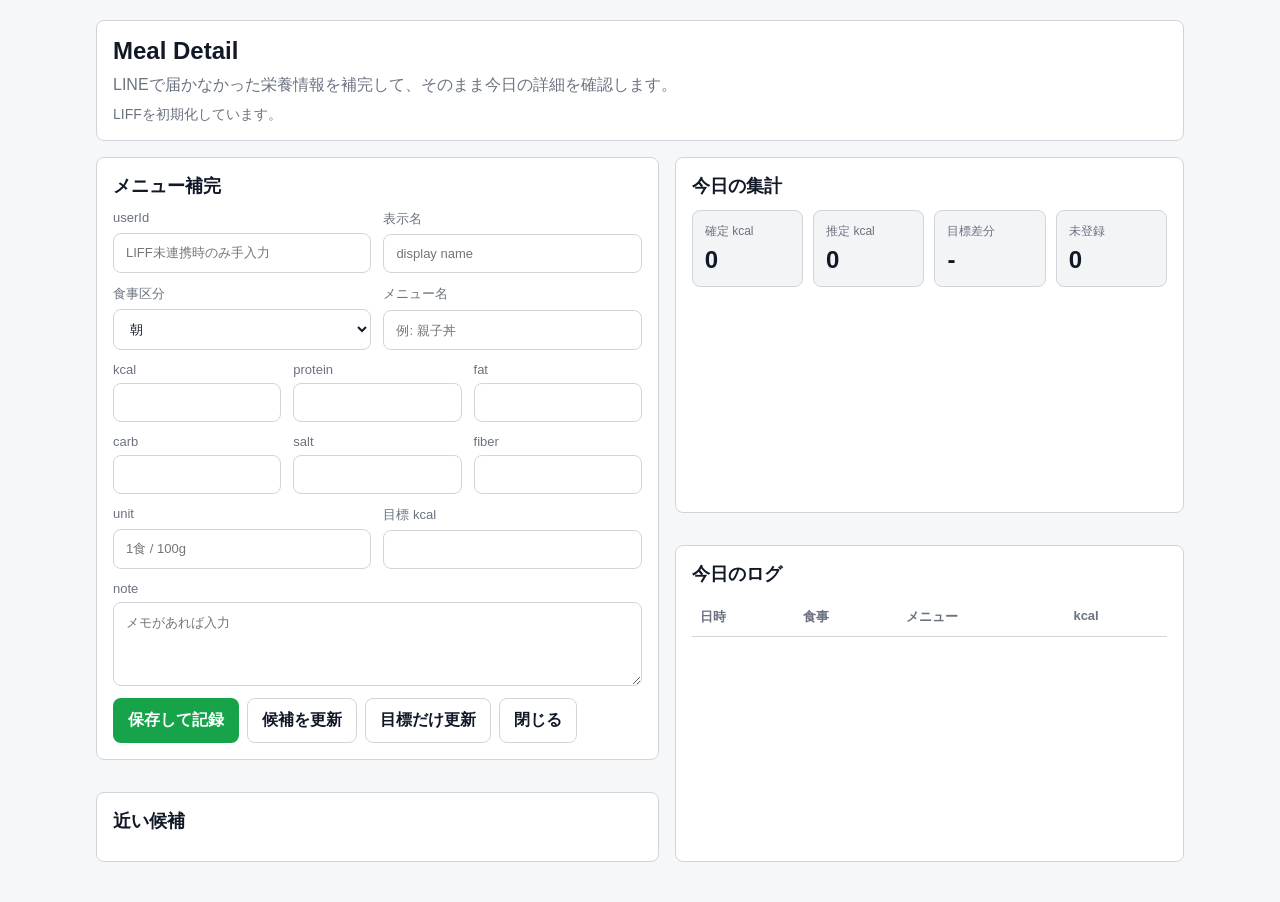
==== liff.html @ 1a81b30e "[add]初期設定" ====
<!DOCTYPE html>
<html>
  <head>
    <base target="_top">
    <meta charset="utf-8">
    <style>
      :root {
        --bg: #f6f7f9;
        --surface: #ffffff;
        --surface-subtle: #f3f4f6;
        --line: #d1d5db;
        --text: #111827;
        --muted: #6b7280;
        --accent: #16a34a;
        --accent-strong: #15803d;
        --warning: #d97706;
      }

      * {
        box-sizing: border-box;
      }

      body {
        margin: 0;
        background: var(--bg);
        color: var(--text);
        font-family: -apple-system, BlinkMacSystemFont, "Segoe UI", sans-serif;
      }

      .page {
        max-width: 1120px;
        margin: 0 auto;
        padding: 20px 16px 40px;
      }

      .band {
        background: var(--surface);
        border: 1px solid var(--line);
        border-radius: 8px;
        padding: 16px;
      }

      .band + .band {
        margin-top: 16px;
      }

      .hero {
        display: grid;
        gap: 10px;
      }

      .hero h1 {
        margin: 0;
        font-size: 24px;
      }

      .hero p {
        margin: 0;
        color: var(--muted);
      }

      .status {
        font-size: 14px;
        color: var(--muted);
        white-space: pre-wrap;
      }

      .layout {
        display: grid;
        grid-template-columns: minmax(0, 1.05fr) minmax(320px, 0.95fr);
        gap: 16px;
        margin-top: 16px;
      }

      .stack {
        display: grid;
        gap: 16px;
      }

      h2 {
        margin: 0 0 12px;
        font-size: 18px;
      }

      form {
        display: grid;
        gap: 12px;
      }

      .row {
        display: grid;
        grid-template-columns: repeat(2, minmax(0, 1fr));
        gap: 12px;
      }

      .row.cols-3 {
        grid-template-columns: repeat(3, minmax(0, 1fr));
      }

      label {
        display: grid;
        gap: 6px;
        font-size: 13px;
        color: var(--muted);
      }

      input, select, textarea, button {
        font: inherit;
      }

      input, select, textarea {
        width: 100%;
        padding: 11px 12px;
        border: 1px solid var(--line);
        border-radius: 8px;
        background: var(--surface);
        color: var(--text);
      }

      textarea {
        min-height: 84px;
        resize: vertical;
      }

      button {
        border: 1px solid transparent;
        border-radius: 8px;
        padding: 11px 14px;
        cursor: pointer;
        background: var(--accent);
        color: #fff;
        font-weight: 600;
      }

      button.secondary {
        background: var(--surface);
        color: var(--text);
        border-color: var(--line);
      }

      button.ghost {
        background: transparent;
        color: var(--text);
        border-color: var(--line);
      }

      .actions {
        display: flex;
        flex-wrap: wrap;
        gap: 8px;
      }

      .cards {
        display: grid;
        grid-template-columns: repeat(4, minmax(0, 1fr));
        gap: 10px;
      }

      .card {
        border: 1px solid var(--line);
        border-radius: 8px;
        padding: 12px;
        background: var(--surface-subtle);
      }

      .card .label {
        font-size: 12px;
        color: var(--muted);
      }

      .card .value {
        margin-top: 6px;
        font-size: 24px;
        font-weight: 700;
      }

      .card .sub {
        margin-top: 4px;
        font-size: 12px;
        color: var(--muted);
      }

      .note {
        font-size: 13px;
        color: var(--muted);
        white-space: pre-wrap;
      }

      .suggestion {
        border: 1px solid #bbf7d0;
        background: #f0fdf4;
        color: var(--accent-strong);
        border-radius: 8px;
        padding: 12px;
        font-size: 13px;
      }

      .warning {
        border: 1px solid #fcd34d;
        background: #fffbeb;
        color: var(--warning);
        border-radius: 8px;
        padding: 12px;
        font-size: 13px;
      }

      .candidate-list {
        display: grid;
        gap: 8px;
      }

      .candidate {
        border: 1px solid var(--line);
        border-radius: 8px;
        padding: 12px;
        background: var(--surface);
        display: grid;
        gap: 8px;
      }

      .candidate-head {
        display: flex;
        justify-content: space-between;
        align-items: baseline;
        gap: 8px;
      }

      .candidate-name {
        font-weight: 600;
      }

      .candidate-score {
        font-size: 12px;
        color: var(--muted);
      }

      .candidate-values {
        font-size: 13px;
        color: var(--muted);
      }

      table {
        width: 100%;
        border-collapse: collapse;
      }

      th, td {
        text-align: left;
        padding: 10px 8px;
        border-bottom: 1px solid var(--line);
        font-size: 13px;
        vertical-align: top;
      }

      th {
        color: var(--muted);
        font-weight: 600;
      }

      .reply {
        font-size: 13px;
        white-space: pre-wrap;
      }

      @media (max-width: 900px) {
        .layout {
          grid-template-columns: 1fr;
        }

        .cards {
          grid-template-columns: repeat(2, minmax(0, 1fr));
        }
      }

      @media (max-width: 640px) {
        .row,
        .row.cols-3,
        .cards {
          grid-template-columns: 1fr;
        }

        .page {
          padding: 14px 12px 28px;
        }
      }
    </style>
  </head>
  <body>
    <div class="page">
      <section class="band hero">
        <h1>Meal Detail</h1>
        <p>LINEで届かなかった栄養情報を補完して、そのまま今日の詳細を確認します。</p>
        <div id="status" class="status">LIFFを初期化しています。</div>
      </section>

      <div class="layout">
        <div class="stack">
          <section class="band">
            <h2>メニュー補完</h2>
            <form id="meal-detail-form">
              <input id="master-key" type="hidden">
              <div class="row">
                <label>
                  userId
                  <input id="user-id" placeholder="LIFF未連携時のみ手入力">
                </label>
                <label>
                  表示名
                  <input id="display-name" placeholder="display name">
                </label>
              </div>
              <div class="row">
                <label>
                  食事区分
                  <select id="meal-type">
                    <option value="朝">朝</option>
                    <option value="昼">昼</option>
                    <option value="夜">夜</option>
                  </select>
                </label>
                <label>
                  メニュー名
                  <input id="menu-name" placeholder="例: 親子丼">
                </label>
              </div>
              <div id="suggestion-box" class="suggestion" hidden></div>
              <div id="empty-box" class="warning" hidden>近い候補がまだありません。数値を手入力すると次回からDB参照できます。</div>
              <div class="row cols-3">
                <label>kcal<input id="field-kcal" type="number" min="0" step="0.1" required></label>
                <label>protein<input id="field-protein" type="number" min="0" step="0.1"></label>
                <label>fat<input id="field-fat" type="number" min="0" step="0.1"></label>
              </div>
              <div class="row cols-3">
                <label>carb<input id="field-carb" type="number" min="0" step="0.1"></label>
                <label>salt<input id="field-salt" type="number" min="0" step="0.1"></label>
                <label>fiber<input id="field-fiber" type="number" min="0" step="0.1"></label>
              </div>
              <div class="row">
                <label>
                  unit
                  <input id="field-unit" placeholder="1食 / 100g">
                </label>
                <label>
                  目標 kcal
                  <input id="calorie-target" type="number" min="0" step="1">
                </label>
              </div>
              <label>
                note
                <textarea id="field-note" placeholder="メモがあれば入力"></textarea>
              </label>
              <div class="actions">
                <button type="submit">保存して記録</button>
                <button type="button" id="refresh-draft" class="secondary">候補を更新</button>
                <button type="button" id="save-profile" class="ghost">目標だけ更新</button>
                <button type="button" id="close-liff" class="ghost">閉じる</button>
              </div>
            </form>
            <div id="meal-reply" class="reply"></div>
          </section>

          <section class="band">
            <h2>近い候補</h2>
            <div id="candidate-list" class="candidate-list"></div>
          </section>
        </div>

        <div class="stack">
          <section class="band">
            <h2>今日の集計</h2>
            <div class="cards">
              <div class="card">
                <div class="label">確定 kcal</div>
                <div id="card-exact" class="value">0</div>
              </div>
              <div class="card">
                <div class="label">推定 kcal</div>
                <div id="card-estimated" class="value">0</div>
              </div>
              <div class="card">
                <div class="label">目標差分</div>
                <div id="card-diff" class="value">-</div>
              </div>
              <div class="card">
                <div class="label">未登録</div>
                <div id="card-pending" class="value">0</div>
              </div>
            </div>
            <div id="nutrition-summary" class="note"></div>
          </section>

          <section class="band">
            <h2>今日のログ</h2>
            <table>
              <thead>
                <tr>
                  <th>日時</th>
                  <th>食事</th>
                  <th>メニュー</th>
                  <th>kcal</th>
                </tr>
              </thead>
              <tbody id="logs-body"></tbody>
            </table>
          </section>
        </div>
      </div>
    </div>

    <script src="https://static.line-scdn.net/liff/edge/2/sdk.js"></script>
    <script>
      const initialLiffId = '<?= initialLiffId ?>';
      const initialQuery = <?= initialQuery ?>;
      const state = {
        userId: '',
        displayName: '',
        idToken: '',
        dashboard: null,
        draft: null,
      };

      function setStatus(message) {
        document.getElementById('status').textContent = message;
      }

      function runServer(name, ...args) {
        return new Promise((resolve, reject) => {
          google.script.run
            .withSuccessHandler(resolve)
            .withFailureHandler(reject)[name](...args);
        });
      }

      async function initializeApp() {
        try {
          hydrateQuery();

          if (initialLiffId && window.liff) {
            await liff.init({ liffId: initialLiffId });
            if (liff.isLoggedIn()) {
              const profile = await liff.getProfile();
              state.userId = profile.userId || '';
              state.displayName = profile.displayName || '';
              state.idToken = liff.getIDToken() || '';
              document.getElementById('user-id').value = state.userId;
              document.getElementById('display-name').value = state.displayName;
              setStatus('LIFFログイン済みです。');
            } else {
              setStatus('LIFFは初期化済みですが未ログインです。必要なら手入力で使えます。');
            }
          } else {
            setStatus('LIFF ID 未設定です。手入力モードで使えます。');
          }

          await reloadState();
        } catch (error) {
          setStatus(`初期化失敗: ${error.message}`);
        }
      }

      function hydrateQuery() {
        if (initialQuery.meal) {
          document.getElementById('meal-type').value = initialQuery.meal;
        }
        if (initialQuery.menu) {
          document.getElementById('menu-name').value = initialQuery.menu;
        }
      }

      async function reloadState() {
        const userId = document.getElementById('user-id').value.trim();
        const displayName = document.getElementById('display-name').value.trim();
        if (!userId) {
          state.dashboard = null;
          state.draft = null;
          renderDashboard(null);
          renderDraft(null);
          return;
        }

        const result = await runServer('getLiffAppState', {
          userId: userId,
          displayName: displayName,
          idToken: state.idToken,
          meal: document.getElementById('meal-type').value,
          menu: document.getElementById('menu-name').value.trim(),
        });

        state.userId = userId;
        state.displayName = displayName;
        state.dashboard = result.dashboard || null;
        state.draft = result.draft || null;

        renderDashboard(state.dashboard);
        renderDraft(state.draft);
      }

      function renderDashboard(dashboard) {
        if (!dashboard) {
          document.getElementById('card-exact').textContent = '0';
          document.getElementById('card-estimated').textContent = '0';
          document.getElementById('card-diff').textContent = '-';
          document.getElementById('card-pending').textContent = '0';
          document.getElementById('nutrition-summary').textContent = '';
          document.getElementById('logs-body').innerHTML = '';
          return;
        }

        document.getElementById('display-name').value = dashboard.user.displayName || state.displayName || '';
        document.getElementById('calorie-target').value = dashboard.user.calorieTarget ?? '';
        document.getElementById('card-exact').textContent = dashboard.today.totalExact || 0;
        document.getElementById('card-estimated').textContent = dashboard.today.totalEstimated || 0;
        document.getElementById('card-diff').textContent = dashboard.targetDiff == null ? '-' : dashboard.targetDiff;
        document.getElementById('card-pending').textContent = (dashboard.today.pendingItems || []).length;
        document.getElementById('nutrition-summary').textContent =
          `protein ${formatNumber(dashboard.today.nutrition.protein)} g / fat ${formatNumber(dashboard.today.nutrition.fat)} g / carb ${formatNumber(dashboard.today.nutrition.carb)} g`;

        document.getElementById('logs-body').innerHTML = (dashboard.recentLogs || [])
          .map(log => `
            <tr>
              <td>${escapeHtml(formatDateTime(log.mealDate))}</td>
              <td>${escapeHtml(log.meal)}</td>
              <td>${escapeHtml(log.menu)}</td>
              <td>${log.kcal == null ? '' : escapeHtml(formatNumber(log.kcal))}</td>
            </tr>
          `).join('');
      }

      function renderDraft(draft) {
        const suggestionBox = document.getElementById('suggestion-box');
        const emptyBox = document.getElementById('empty-box');
        const candidateList = document.getElementById('candidate-list');

        if (!draft) {
          suggestionBox.hidden = true;
          emptyBox.hidden = true;
          candidateList.innerHTML = '<div class="note">userId が入ると候補を表示します。</div>';
          return;
        }

        if (draft.menu) {
          document.getElementById('menu-name').value = draft.menu;
        }
        if (draft.meal) {
          document.getElementById('meal-type').value = draft.meal;
        }

        const prefill = draft.prefill || {};
        document.getElementById('master-key').value = prefill.masterKey || '';
        applyNutritionFields(prefill.nutrition || {}, {
          unit: prefill.unit || '',
          note: prefill.note || '',
        });

        if (prefill.hasSuggestion) {
          suggestionBox.hidden = false;
          suggestionBox.textContent = `「${prefill.masterName}」を近い候補として下書きに入れました（${prefill.scorePercent}%）。必要なら数値を直して保存してください。`;
        } else {
          suggestionBox.hidden = true;
        }

        emptyBox.hidden = Boolean((draft.candidates || []).length);

        candidateList.innerHTML = (draft.candidates || []).length
          ? draft.candidates.map((candidate, index) => `
              <div class="candidate">
                <div class="candidate-head">
                  <div class="candidate-name">${escapeHtml(candidate.name)}</div>
                  <div class="candidate-score">${candidate.scorePercent}%</div>
                </div>
                <div class="candidate-values">
                  kcal ${formatNumber(candidate.kcal)} / P ${formatNumber(candidate.protein)} / F ${formatNumber(candidate.fat)} / C ${formatNumber(candidate.carb)}
                </div>
                <div class="actions">
                  <button type="button" class="secondary" onclick="applyCandidate(${index})">この数値を入れる</button>
                </div>
              </div>
            `).join('')
          : '<div class="note">候補があればここに並びます。</div>';
      }

      function applyNutritionFields(nutrition, extras) {
        document.getElementById('field-kcal').value = nutrition.kcal ?? '';
        document.getElementById('field-protein').value = nutrition.protein ?? '';
        document.getElementById('field-fat').value = nutrition.fat ?? '';
        document.getElementById('field-carb').value = nutrition.carb ?? '';
        document.getElementById('field-salt').value = nutrition.salt ?? '';
        document.getElementById('field-fiber').value = nutrition.fiber ?? '';
        document.getElementById('field-unit').value = extras.unit || '';
        document.getElementById('field-note').value = extras.note || '';
      }

      function applyCandidate(index) {
        const candidate = state.draft && state.draft.candidates ? state.draft.candidates[index] : null;
        if (!candidate) return;
        document.getElementById('master-key').value = candidate.masterKey || '';
        applyNutritionFields(candidate, {
          unit: candidate.unit || '',
          note: candidate.note || '',
        });
      }

      async function saveProfile() {
        const userId = document.getElementById('user-id').value.trim();
        if (!userId) {
          setStatus('userId が必要です。');
          return;
        }

        const result = await runServer('updateLiffUserProfile', {
          userId: userId,
          displayName: document.getElementById('display-name').value.trim(),
          idToken: state.idToken,
          calorieTarget: document.getElementById('calorie-target').value,
          goalType: 'keep',
          notify: true,
        });

        state.dashboard = result.dashboard || null;
        renderDashboard(state.dashboard);
        setStatus('目標を更新しました。');
      }

      document.getElementById('meal-detail-form').addEventListener('submit', async event => {
        event.preventDefault();

        const userId = document.getElementById('user-id').value.trim();
        if (!userId) {
          setStatus('userId が必要です。');
          return;
        }

        const result = await runServer('submitMealDetailFromLiff', {
          userId: userId,
          displayName: document.getElementById('display-name').value.trim(),
          idToken: state.idToken,
          meal: document.getElementById('meal-type').value,
          menu: document.getElementById('menu-name').value.trim(),
          masterKey: document.getElementById('master-key').value.trim(),
          kcal: document.getElementById('field-kcal').value,
          protein: document.getElementById('field-protein').value,
          fat: document.getElementById('field-fat').value,
          carb: document.getElementById('field-carb').value,
          salt: document.getElementById('field-salt').value,
          fiber: document.getElementById('field-fiber').value,
          unit: document.getElementById('field-unit').value.trim(),
          note: document.getElementById('field-note').value.trim(),
          sendLineSummary: true,
        });

        document.getElementById('meal-reply').textContent = result.reply || '';
        state.dashboard = result.dashboard || null;
        state.draft = result.draft || null;
        renderDashboard(state.dashboard);
        renderDraft(state.draft);
        setStatus(result.summaryPushed ? '保存してLINEに集計を返しました。' : '保存しました。LINE送信は未実行です。');
      });

      document.getElementById('refresh-draft').addEventListener('click', reloadState);
      document.getElementById('save-profile').addEventListener('click', saveProfile);
      document.getElementById('close-liff').addEventListener('click', () => {
        if (window.liff && typeof liff.closeWindow === 'function') {
          liff.closeWindow();
          return;
        }
        setStatus('この環境では LIFF closeWindow を使えません。');
      });

      function formatDateTime(value) {
        if (!value) return '';
        const date = new Date(value);
        if (Number.isNaN(date.getTime())) return value;
        return date.toLocaleString('ja-JP');
      }

      function formatNumber(value) {
        if (value == null || value === '') return '-';
        const number = Number(value);
        if (Number.isNaN(number)) return String(value);
        return Number.isInteger(number) ? String(number) : String(Math.round(number * 10) / 10);
      }

      function escapeHtml(value) {
        return String(value || '')
          .replace(/&/g, '&amp;')
          .replace(/</g, '&lt;')
          .replace(/>/g, '&gt;')
          .replace(/"/g, '&quot;')
          .replace(/'/g, '&#39;');
      }

      window.applyCandidate = applyCandidate;
      initializeApp();
    </script>
  </body>
</html>
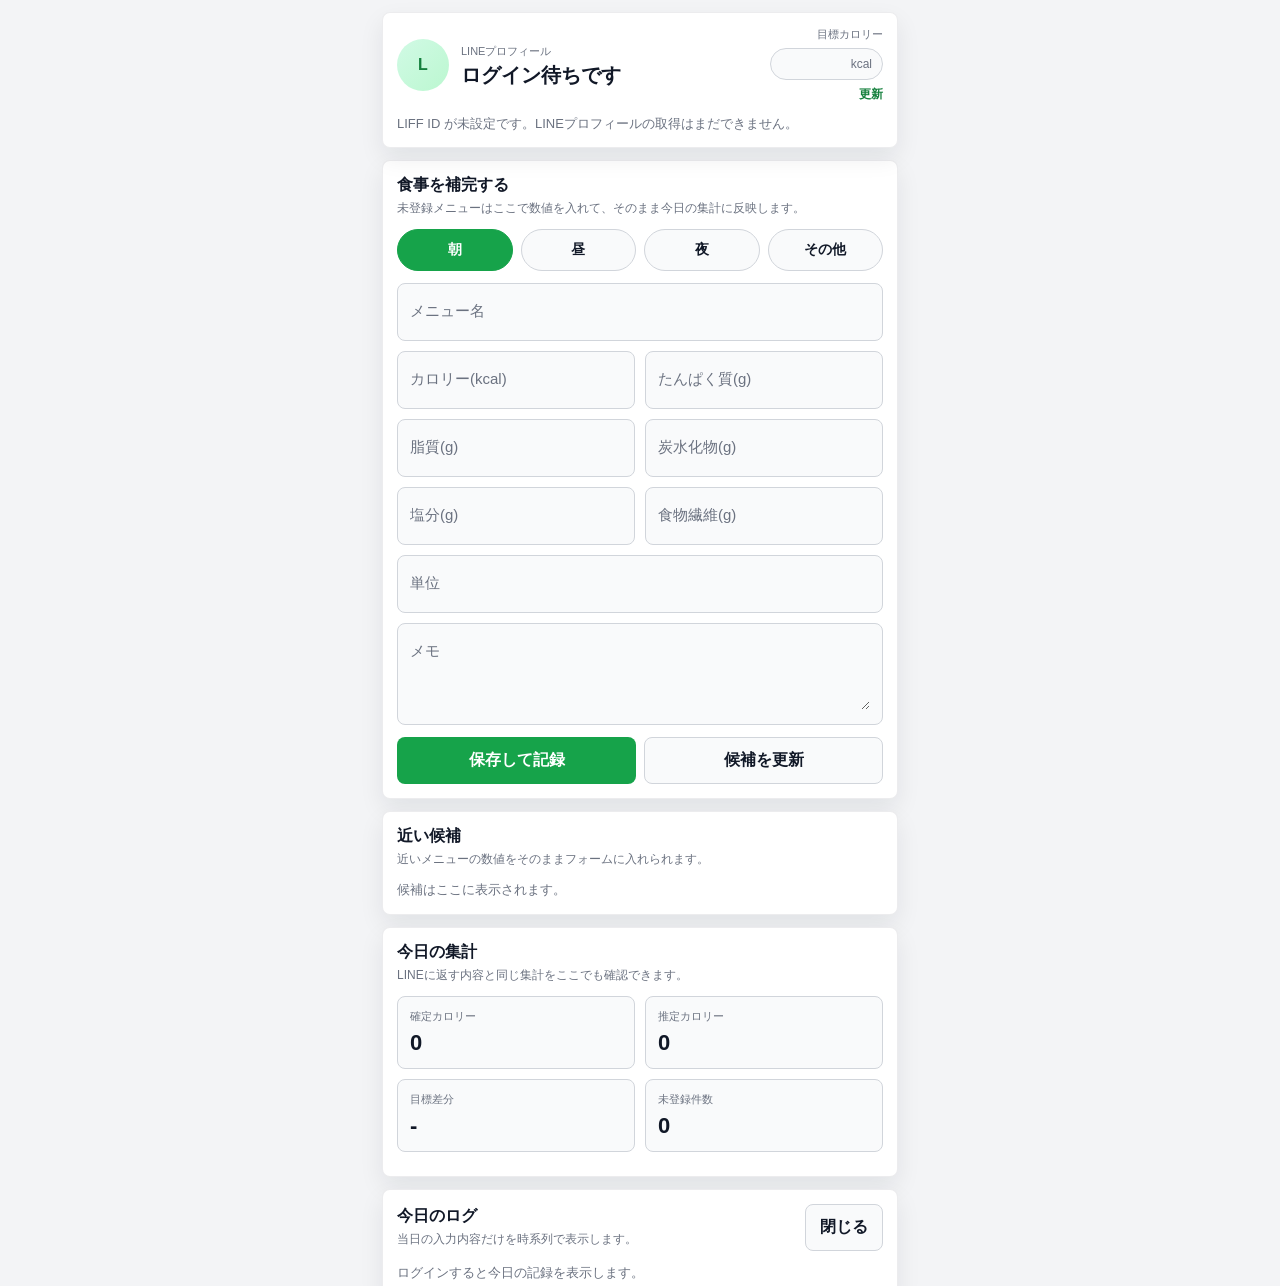
==== commit daa91dd5: "[edit]LIFF設定とフロント構成の分離" ====
--- a/liff.html
+++ b/liff.html
@@ -1,696 +1,11 @@
 <!DOCTYPE html>
 <html>
   <head>
-    <base target="_top">
     <meta charset="utf-8">
-    <style>
-      :root {
-        --bg: #f6f7f9;
-        --surface: #ffffff;
-        --surface-subtle: #f3f4f6;
-        --line: #d1d5db;
-        --text: #111827;
-        --muted: #6b7280;
-        --accent: #16a34a;
-        --accent-strong: #15803d;
-        --warning: #d97706;
-      }
-
-      * {
-        box-sizing: border-box;
-      }
-
-      body {
-        margin: 0;
-        background: var(--bg);
-        color: var(--text);
-        font-family: -apple-system, BlinkMacSystemFont, "Segoe UI", sans-serif;
-      }
-
-      .page {
-        max-width: 1120px;
-        margin: 0 auto;
-        padding: 20px 16px 40px;
-      }
-
-      .band {
-        background: var(--surface);
-        border: 1px solid var(--line);
-        border-radius: 8px;
-        padding: 16px;
-      }
-
-      .band + .band {
-        margin-top: 16px;
-      }
-
-      .hero {
-        display: grid;
-        gap: 10px;
-      }
-
-      .hero h1 {
-        margin: 0;
-        font-size: 24px;
-      }
-
-      .hero p {
-        margin: 0;
-        color: var(--muted);
-      }
-
-      .status {
-        font-size: 14px;
-        color: var(--muted);
-        white-space: pre-wrap;
-      }
-
-      .layout {
-        display: grid;
-        grid-template-columns: minmax(0, 1.05fr) minmax(320px, 0.95fr);
-        gap: 16px;
-        margin-top: 16px;
-      }
-
-      .stack {
-        display: grid;
-        gap: 16px;
-      }
-
-      h2 {
-        margin: 0 0 12px;
-        font-size: 18px;
-      }
-
-      form {
-        display: grid;
-        gap: 12px;
-      }
-
-      .row {
-        display: grid;
-        grid-template-columns: repeat(2, minmax(0, 1fr));
-        gap: 12px;
-      }
-
-      .row.cols-3 {
-        grid-template-columns: repeat(3, minmax(0, 1fr));
-      }
-
-      label {
-        display: grid;
-        gap: 6px;
-        font-size: 13px;
-        color: var(--muted);
-      }
-
-      input, select, textarea, button {
-        font: inherit;
-      }
-
-      input, select, textarea {
-        width: 100%;
-        padding: 11px 12px;
-        border: 1px solid var(--line);
-        border-radius: 8px;
-        background: var(--surface);
-        color: var(--text);
-      }
-
-      textarea {
-        min-height: 84px;
-        resize: vertical;
-      }
-
-      button {
-        border: 1px solid transparent;
-        border-radius: 8px;
-        padding: 11px 14px;
-        cursor: pointer;
-        background: var(--accent);
-        color: #fff;
-        font-weight: 600;
-      }
-
-      button.secondary {
-        background: var(--surface);
-        color: var(--text);
-        border-color: var(--line);
-      }
-
-      button.ghost {
-        background: transparent;
-        color: var(--text);
-        border-color: var(--line);
-      }
-
-      .actions {
-        display: flex;
-        flex-wrap: wrap;
-        gap: 8px;
-      }
-
-      .cards {
-        display: grid;
-        grid-template-columns: repeat(4, minmax(0, 1fr));
-        gap: 10px;
-      }
-
-      .card {
-        border: 1px solid var(--line);
-        border-radius: 8px;
-        padding: 12px;
-        background: var(--surface-subtle);
-      }
-
-      .card .label {
-        font-size: 12px;
-        color: var(--muted);
-      }
-
-      .card .value {
-        margin-top: 6px;
-        font-size: 24px;
-        font-weight: 700;
-      }
-
-      .card .sub {
-        margin-top: 4px;
-        font-size: 12px;
-        color: var(--muted);
-      }
-
-      .note {
-        font-size: 13px;
-        color: var(--muted);
-        white-space: pre-wrap;
-      }
-
-      .suggestion {
-        border: 1px solid #bbf7d0;
-        background: #f0fdf4;
-        color: var(--accent-strong);
-        border-radius: 8px;
-        padding: 12px;
-        font-size: 13px;
-      }
-
-      .warning {
-        border: 1px solid #fcd34d;
-        background: #fffbeb;
-        color: var(--warning);
-        border-radius: 8px;
-        padding: 12px;
-        font-size: 13px;
-      }
-
-      .candidate-list {
-        display: grid;
-        gap: 8px;
-      }
-
-      .candidate {
-        border: 1px solid var(--line);
-        border-radius: 8px;
-        padding: 12px;
-        background: var(--surface);
-        display: grid;
-        gap: 8px;
-      }
-
-      .candidate-head {
-        display: flex;
-        justify-content: space-between;
-        align-items: baseline;
-        gap: 8px;
-      }
-
-      .candidate-name {
-        font-weight: 600;
-      }
-
-      .candidate-score {
-        font-size: 12px;
-        color: var(--muted);
-      }
-
-      .candidate-values {
-        font-size: 13px;
-        color: var(--muted);
-      }
-
-      table {
-        width: 100%;
-        border-collapse: collapse;
-      }
-
-      th, td {
-        text-align: left;
-        padding: 10px 8px;
-        border-bottom: 1px solid var(--line);
-        font-size: 13px;
-        vertical-align: top;
-      }
-
-      th {
-        color: var(--muted);
-        font-weight: 600;
-      }
-
-      .reply {
-        font-size: 13px;
-        white-space: pre-wrap;
-      }
-
-      @media (max-width: 900px) {
-        .layout {
-          grid-template-columns: 1fr;
-        }
-
-        .cards {
-          grid-template-columns: repeat(2, minmax(0, 1fr));
-        }
-      }
-
-      @media (max-width: 640px) {
-        .row,
-        .row.cols-3,
-        .cards {
-          grid-template-columns: 1fr;
-        }
-
-        .page {
-          padding: 14px 12px 28px;
-        }
-      }
-    </style>
+    <meta http-equiv="refresh" content="0; url=./html/index.html">
+    <title>Meal Project Preview</title>
   </head>
   <body>
-    <div class="page">
-      <section class="band hero">
-        <h1>Meal Detail</h1>
-        <p>LINEで届かなかった栄養情報を補完して、そのまま今日の詳細を確認します。</p>
-        <div id="status" class="status">LIFFを初期化しています。</div>
-      </section>
-
-      <div class="layout">
-        <div class="stack">
-          <section class="band">
-            <h2>メニュー補完</h2>
-            <form id="meal-detail-form">
-              <input id="master-key" type="hidden">
-              <div class="row">
-                <label>
-                  userId
-                  <input id="user-id" placeholder="LIFF未連携時のみ手入力">
-                </label>
-                <label>
-                  表示名
-                  <input id="display-name" placeholder="display name">
-                </label>
-              </div>
-              <div class="row">
-                <label>
-                  食事区分
-                  <select id="meal-type">
-                    <option value="朝">朝</option>
-                    <option value="昼">昼</option>
-                    <option value="夜">夜</option>
-                  </select>
-                </label>
-                <label>
-                  メニュー名
-                  <input id="menu-name" placeholder="例: 親子丼">
-                </label>
-              </div>
-              <div id="suggestion-box" class="suggestion" hidden></div>
-              <div id="empty-box" class="warning" hidden>近い候補がまだありません。数値を手入力すると次回からDB参照できます。</div>
-              <div class="row cols-3">
-                <label>kcal<input id="field-kcal" type="number" min="0" step="0.1" required></label>
-                <label>protein<input id="field-protein" type="number" min="0" step="0.1"></label>
-                <label>fat<input id="field-fat" type="number" min="0" step="0.1"></label>
-              </div>
-              <div class="row cols-3">
-                <label>carb<input id="field-carb" type="number" min="0" step="0.1"></label>
-                <label>salt<input id="field-salt" type="number" min="0" step="0.1"></label>
-                <label>fiber<input id="field-fiber" type="number" min="0" step="0.1"></label>
-              </div>
-              <div class="row">
-                <label>
-                  unit
-                  <input id="field-unit" placeholder="1食 / 100g">
-                </label>
-                <label>
-                  目標 kcal
-                  <input id="calorie-target" type="number" min="0" step="1">
-                </label>
-              </div>
-              <label>
-                note
-                <textarea id="field-note" placeholder="メモがあれば入力"></textarea>
-              </label>
-              <div class="actions">
-                <button type="submit">保存して記録</button>
-                <button type="button" id="refresh-draft" class="secondary">候補を更新</button>
-                <button type="button" id="save-profile" class="ghost">目標だけ更新</button>
-                <button type="button" id="close-liff" class="ghost">閉じる</button>
-              </div>
-            </form>
-            <div id="meal-reply" class="reply"></div>
-          </section>
-
-          <section class="band">
-            <h2>近い候補</h2>
-            <div id="candidate-list" class="candidate-list"></div>
-          </section>
-        </div>
-
-        <div class="stack">
-          <section class="band">
-            <h2>今日の集計</h2>
-            <div class="cards">
-              <div class="card">
-                <div class="label">確定 kcal</div>
-                <div id="card-exact" class="value">0</div>
-              </div>
-              <div class="card">
-                <div class="label">推定 kcal</div>
-                <div id="card-estimated" class="value">0</div>
-              </div>
-              <div class="card">
-                <div class="label">目標差分</div>
-                <div id="card-diff" class="value">-</div>
-              </div>
-              <div class="card">
-                <div class="label">未登録</div>
-                <div id="card-pending" class="value">0</div>
-              </div>
-            </div>
-            <div id="nutrition-summary" class="note"></div>
-          </section>
-
-          <section class="band">
-            <h2>今日のログ</h2>
-            <table>
-              <thead>
-                <tr>
-                  <th>日時</th>
-                  <th>食事</th>
-                  <th>メニュー</th>
-                  <th>kcal</th>
-                </tr>
-              </thead>
-              <tbody id="logs-body"></tbody>
-            </table>
-          </section>
-        </div>
-      </div>
-    </div>
-
-    <script src="https://static.line-scdn.net/liff/edge/2/sdk.js"></script>
-    <script>
-      const initialLiffId = '<?= initialLiffId ?>';
-      const initialQuery = <?= initialQuery ?>;
-      const state = {
-        userId: '',
-        displayName: '',
-        idToken: '',
-        dashboard: null,
-        draft: null,
-      };
-
-      function setStatus(message) {
-        document.getElementById('status').textContent = message;
-      }
-
-      function runServer(name, ...args) {
-        return new Promise((resolve, reject) => {
-          google.script.run
-            .withSuccessHandler(resolve)
-            .withFailureHandler(reject)[name](...args);
-        });
-      }
-
-      async function initializeApp() {
-        try {
-          hydrateQuery();
-
-          if (initialLiffId && window.liff) {
-            await liff.init({ liffId: initialLiffId });
-            if (liff.isLoggedIn()) {
-              const profile = await liff.getProfile();
-              state.userId = profile.userId || '';
-              state.displayName = profile.displayName || '';
-              state.idToken = liff.getIDToken() || '';
-              document.getElementById('user-id').value = state.userId;
-              document.getElementById('display-name').value = state.displayName;
-              setStatus('LIFFログイン済みです。');
-            } else {
-              setStatus('LIFFは初期化済みですが未ログインです。必要なら手入力で使えます。');
-            }
-          } else {
-            setStatus('LIFF ID 未設定です。手入力モードで使えます。');
-          }
-
-          await reloadState();
-        } catch (error) {
-          setStatus(`初期化失敗: ${error.message}`);
-        }
-      }
-
-      function hydrateQuery() {
-        if (initialQuery.meal) {
-          document.getElementById('meal-type').value = initialQuery.meal;
-        }
-        if (initialQuery.menu) {
-          document.getElementById('menu-name').value = initialQuery.menu;
-        }
-      }
-
-      async function reloadState() {
-        const userId = document.getElementById('user-id').value.trim();
-        const displayName = document.getElementById('display-name').value.trim();
-        if (!userId) {
-          state.dashboard = null;
-          state.draft = null;
-          renderDashboard(null);
-          renderDraft(null);
-          return;
-        }
-
-        const result = await runServer('getLiffAppState', {
-          userId: userId,
-          displayName: displayName,
-          idToken: state.idToken,
-          meal: document.getElementById('meal-type').value,
-          menu: document.getElementById('menu-name').value.trim(),
-        });
-
-        state.userId = userId;
-        state.displayName = displayName;
-        state.dashboard = result.dashboard || null;
-        state.draft = result.draft || null;
-
-        renderDashboard(state.dashboard);
-        renderDraft(state.draft);
-      }
-
-      function renderDashboard(dashboard) {
-        if (!dashboard) {
-          document.getElementById('card-exact').textContent = '0';
-          document.getElementById('card-estimated').textContent = '0';
-          document.getElementById('card-diff').textContent = '-';
-          document.getElementById('card-pending').textContent = '0';
-          document.getElementById('nutrition-summary').textContent = '';
-          document.getElementById('logs-body').innerHTML = '';
-          return;
-        }
-
-        document.getElementById('display-name').value = dashboard.user.displayName || state.displayName || '';
-        document.getElementById('calorie-target').value = dashboard.user.calorieTarget ?? '';
-        document.getElementById('card-exact').textContent = dashboard.today.totalExact || 0;
-        document.getElementById('card-estimated').textContent = dashboard.today.totalEstimated || 0;
-        document.getElementById('card-diff').textContent = dashboard.targetDiff == null ? '-' : dashboard.targetDiff;
-        document.getElementById('card-pending').textContent = (dashboard.today.pendingItems || []).length;
-        document.getElementById('nutrition-summary').textContent =
-          `protein ${formatNumber(dashboard.today.nutrition.protein)} g / fat ${formatNumber(dashboard.today.nutrition.fat)} g / carb ${formatNumber(dashboard.today.nutrition.carb)} g`;
-
-        document.getElementById('logs-body').innerHTML = (dashboard.recentLogs || [])
-          .map(log => `
-            <tr>
-              <td>${escapeHtml(formatDateTime(log.mealDate))}</td>
-              <td>${escapeHtml(log.meal)}</td>
-              <td>${escapeHtml(log.menu)}</td>
-              <td>${log.kcal == null ? '' : escapeHtml(formatNumber(log.kcal))}</td>
-            </tr>
-          `).join('');
-      }
-
-      function renderDraft(draft) {
-        const suggestionBox = document.getElementById('suggestion-box');
-        const emptyBox = document.getElementById('empty-box');
-        const candidateList = document.getElementById('candidate-list');
-
-        if (!draft) {
-          suggestionBox.hidden = true;
-          emptyBox.hidden = true;
-          candidateList.innerHTML = '<div class="note">userId が入ると候補を表示します。</div>';
-          return;
-        }
-
-        if (draft.menu) {
-          document.getElementById('menu-name').value = draft.menu;
-        }
-        if (draft.meal) {
-          document.getElementById('meal-type').value = draft.meal;
-        }
-
-        const prefill = draft.prefill || {};
-        document.getElementById('master-key').value = prefill.masterKey || '';
-        applyNutritionFields(prefill.nutrition || {}, {
-          unit: prefill.unit || '',
-          note: prefill.note || '',
-        });
-
-        if (prefill.hasSuggestion) {
-          suggestionBox.hidden = false;
-          suggestionBox.textContent = `「${prefill.masterName}」を近い候補として下書きに入れました（${prefill.scorePercent}%）。必要なら数値を直して保存してください。`;
-        } else {
-          suggestionBox.hidden = true;
-        }
-
-        emptyBox.hidden = Boolean((draft.candidates || []).length);
-
-        candidateList.innerHTML = (draft.candidates || []).length
-          ? draft.candidates.map((candidate, index) => `
-              <div class="candidate">
-                <div class="candidate-head">
-                  <div class="candidate-name">${escapeHtml(candidate.name)}</div>
-                  <div class="candidate-score">${candidate.scorePercent}%</div>
-                </div>
-                <div class="candidate-values">
-                  kcal ${formatNumber(candidate.kcal)} / P ${formatNumber(candidate.protein)} / F ${formatNumber(candidate.fat)} / C ${formatNumber(candidate.carb)}
-                </div>
-                <div class="actions">
-                  <button type="button" class="secondary" onclick="applyCandidate(${index})">この数値を入れる</button>
-                </div>
-              </div>
-            `).join('')
-          : '<div class="note">候補があればここに並びます。</div>';
-      }
-
-      function applyNutritionFields(nutrition, extras) {
-        document.getElementById('field-kcal').value = nutrition.kcal ?? '';
-        document.getElementById('field-protein').value = nutrition.protein ?? '';
-        document.getElementById('field-fat').value = nutrition.fat ?? '';
-        document.getElementById('field-carb').value = nutrition.carb ?? '';
-        document.getElementById('field-salt').value = nutrition.salt ?? '';
-        document.getElementById('field-fiber').value = nutrition.fiber ?? '';
-        document.getElementById('field-unit').value = extras.unit || '';
-        document.getElementById('field-note').value = extras.note || '';
-      }
-
-      function applyCandidate(index) {
-        const candidate = state.draft && state.draft.candidates ? state.draft.candidates[index] : null;
-        if (!candidate) return;
-        document.getElementById('master-key').value = candidate.masterKey || '';
-        applyNutritionFields(candidate, {
-          unit: candidate.unit || '',
-          note: candidate.note || '',
-        });
-      }
-
-      async function saveProfile() {
-        const userId = document.getElementById('user-id').value.trim();
-        if (!userId) {
-          setStatus('userId が必要です。');
-          return;
-        }
-
-        const result = await runServer('updateLiffUserProfile', {
-          userId: userId,
-          displayName: document.getElementById('display-name').value.trim(),
-          idToken: state.idToken,
-          calorieTarget: document.getElementById('calorie-target').value,
-          goalType: 'keep',
-          notify: true,
-        });
-
-        state.dashboard = result.dashboard || null;
-        renderDashboard(state.dashboard);
-        setStatus('目標を更新しました。');
-      }
-
-      document.getElementById('meal-detail-form').addEventListener('submit', async event => {
-        event.preventDefault();
-
-        const userId = document.getElementById('user-id').value.trim();
-        if (!userId) {
-          setStatus('userId が必要です。');
-          return;
-        }
-
-        const result = await runServer('submitMealDetailFromLiff', {
-          userId: userId,
-          displayName: document.getElementById('display-name').value.trim(),
-          idToken: state.idToken,
-          meal: document.getElementById('meal-type').value,
-          menu: document.getElementById('menu-name').value.trim(),
-          masterKey: document.getElementById('master-key').value.trim(),
-          kcal: document.getElementById('field-kcal').value,
-          protein: document.getElementById('field-protein').value,
-          fat: document.getElementById('field-fat').value,
-          carb: document.getElementById('field-carb').value,
-          salt: document.getElementById('field-salt').value,
-          fiber: document.getElementById('field-fiber').value,
-          unit: document.getElementById('field-unit').value.trim(),
-          note: document.getElementById('field-note').value.trim(),
-          sendLineSummary: true,
-        });
-
-        document.getElementById('meal-reply').textContent = result.reply || '';
-        state.dashboard = result.dashboard || null;
-        state.draft = result.draft || null;
-        renderDashboard(state.dashboard);
-        renderDraft(state.draft);
-        setStatus(result.summaryPushed ? '保存してLINEに集計を返しました。' : '保存しました。LINE送信は未実行です。');
-      });
-
-      document.getElementById('refresh-draft').addEventListener('click', reloadState);
-      document.getElementById('save-profile').addEventListener('click', saveProfile);
-      document.getElementById('close-liff').addEventListener('click', () => {
-        if (window.liff && typeof liff.closeWindow === 'function') {
-          liff.closeWindow();
-          return;
-        }
-        setStatus('この環境では LIFF closeWindow を使えません。');
-      });
-
-      function formatDateTime(value) {
-        if (!value) return '';
-        const date = new Date(value);
-        if (Number.isNaN(date.getTime())) return value;
-        return date.toLocaleString('ja-JP');
-      }
-
-      function formatNumber(value) {
-        if (value == null || value === '') return '-';
-        const number = Number(value);
-        if (Number.isNaN(number)) return String(value);
-        return Number.isInteger(number) ? String(number) : String(Math.round(number * 10) / 10);
-      }
-
-      function escapeHtml(value) {
-        return String(value || '')
-          .replace(/&/g, '&amp;')
-          .replace(/</g, '&lt;')
-          .replace(/>/g, '&gt;')
-          .replace(/"/g, '&quot;')
-          .replace(/'/g, '&#39;');
-      }
-
-      window.applyCandidate = applyCandidate;
-      initializeApp();
-    </script>
+    <p><a href="./html/index.html">Open preview</a></p>
   </body>
 </html>
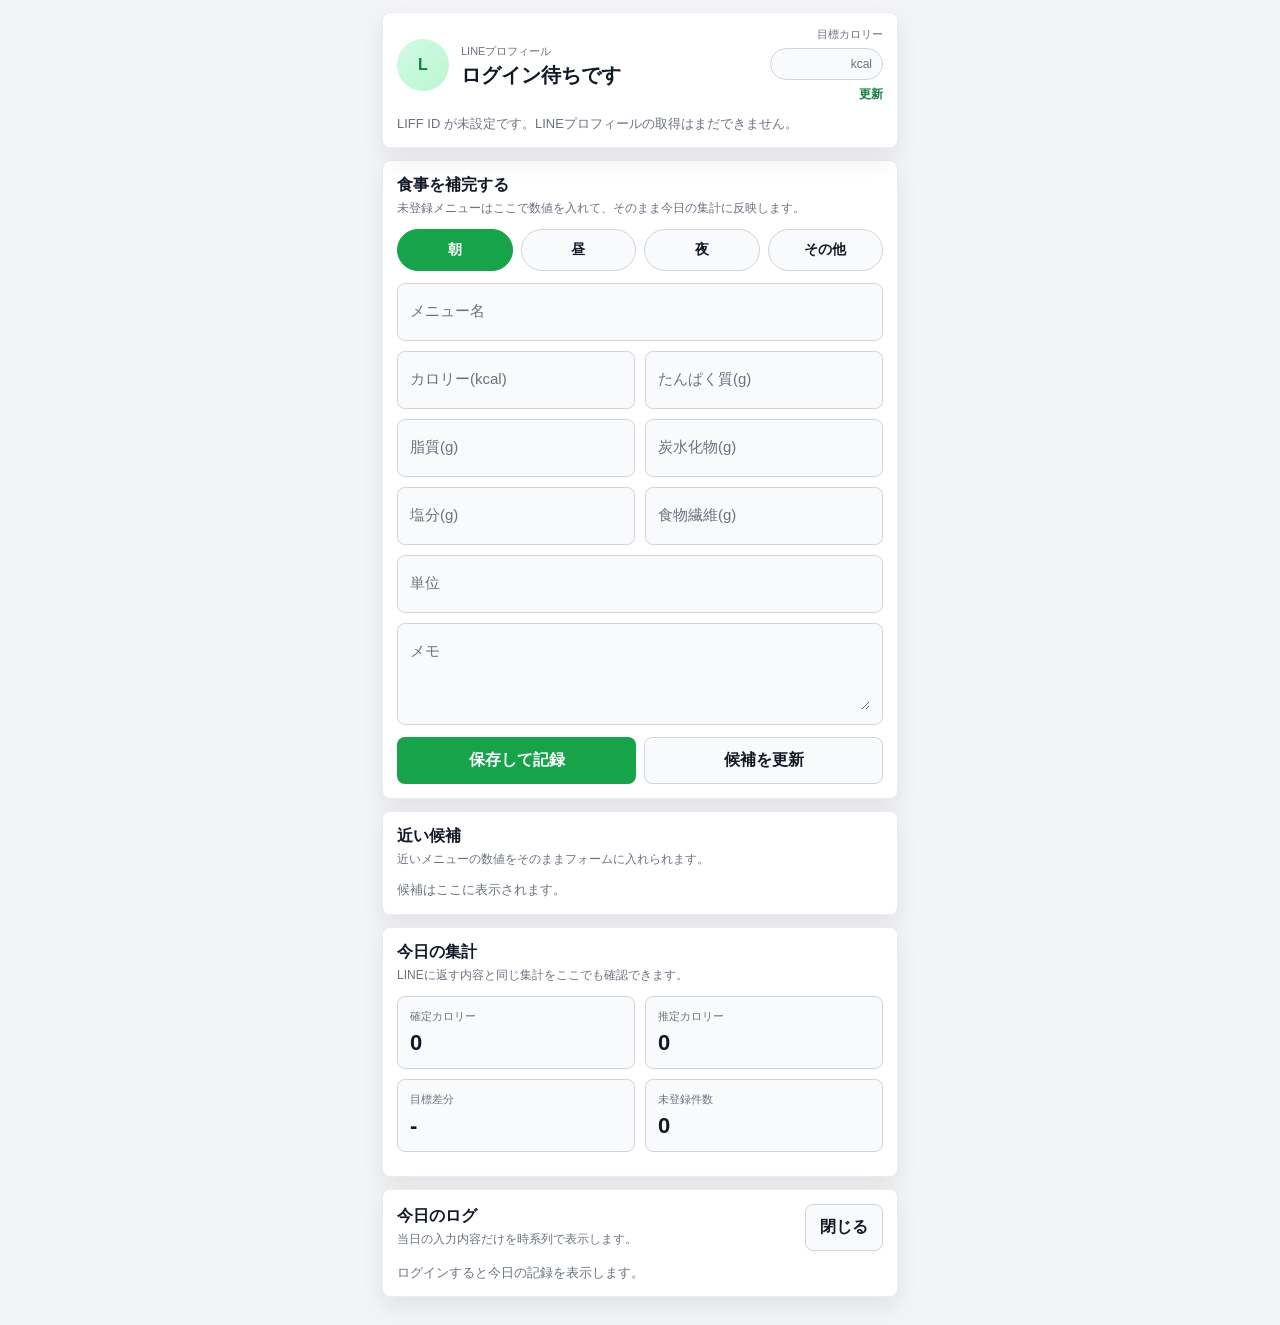
==== commit ecd2c786: "[edit]GitHub Pages向けにフロントとGAS構成を分離" ====
--- a/liff.html
+++ b/liff.html
@@ -2,10 +2,10 @@
 <html>
   <head>
     <meta charset="utf-8">
-    <meta http-equiv="refresh" content="0; url=./html/index.html">
+    <meta http-equiv="refresh" content="0; url=./index.html">
     <title>Meal Project Preview</title>
   </head>
   <body>
-    <p><a href="./html/index.html">Open preview</a></p>
+    <p><a href="./index.html">Open preview</a></p>
   </body>
 </html>
